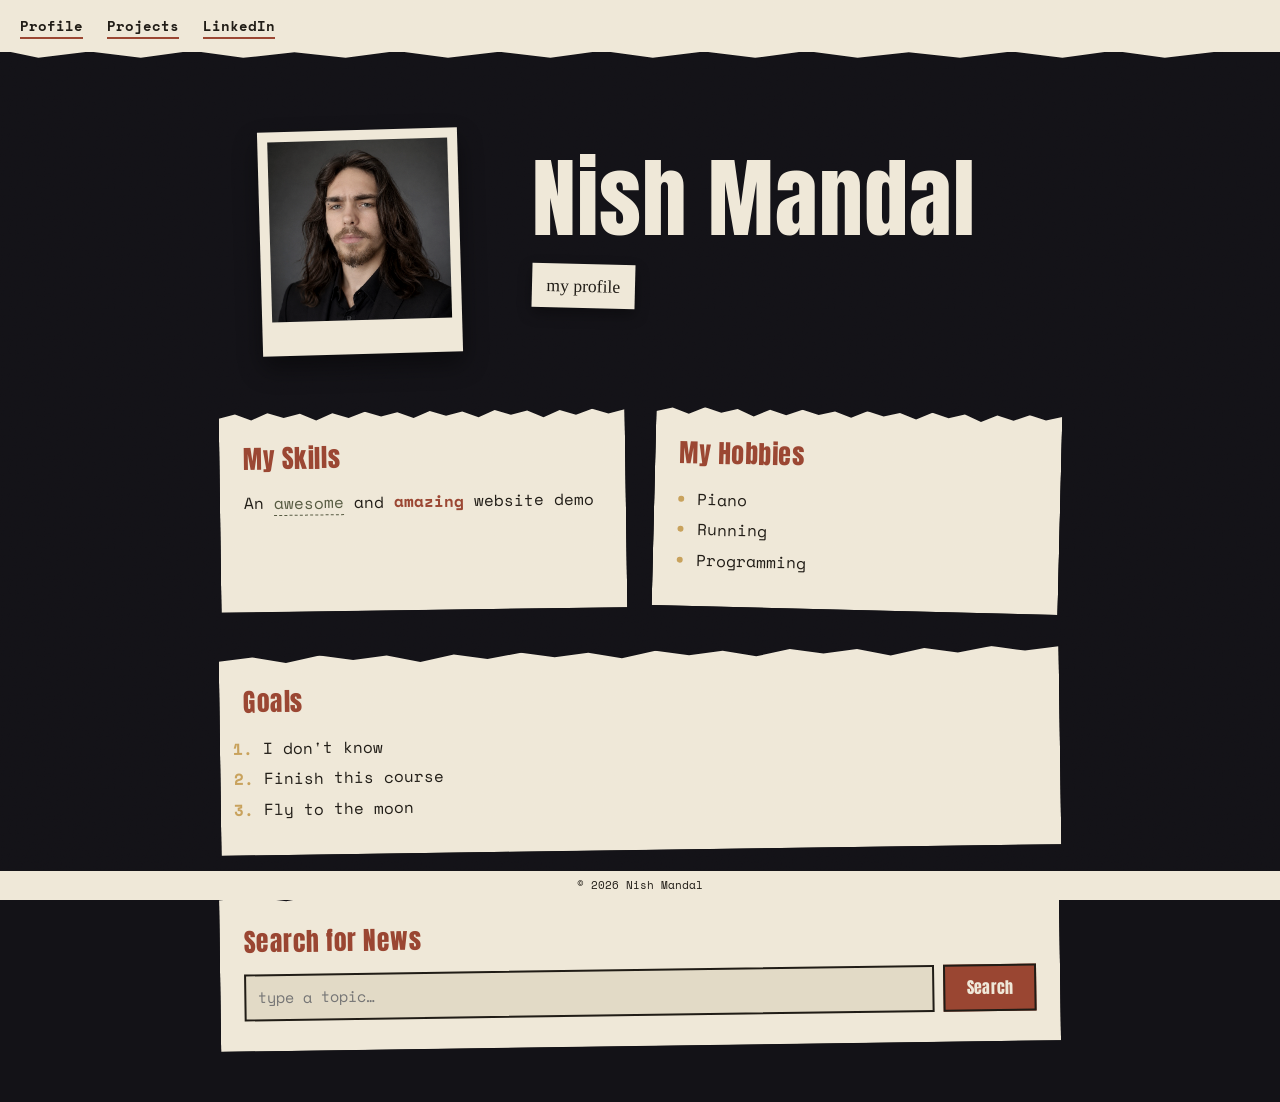
==== index.html @ b0fdae0a "Add initial HTML structure and styles for personal profile and projects pages" ====
<!DOCTYPE html>
<html lang="en">

<head>
    <meta charset="UTF-8">
    <meta name="viewport" content="width=device-width, initial-scale=1.0">
    <meta name="author" content="Nish Mandal">
    <meta name="description" content="This is an amazing web page">
    <title>My Profile</title>
    <link href="profileStyle.css" rel="stylesheet">
</head>

<body>
    <header class="strip-nav">
        <nav>
            <ul>
                <li><a href="index.html">Profile</a></li>
                <li><a href="projects.html">Projects</a></li>
                <li><a href="https://www.linkedin.com/" target="_blank" rel="noopener">LinkedIn</a></li>
            </ul>
        </nav>
    </header>

    <main>
        <section class="hero">
            <figure class="polaroid">
                <img src="images/profile-pic.jpeg" alt="Profile Picture" width="200" height="200">
            </figure>
            <div class="hero-text">
                <h1 class="poster">Nish Mandal</h1>
                <p class="sticky-note">my profile</p>
            </div>
        </section>

        <section class="patch-grid">
            <div class="patch">
                <h2>My Skills</h2>
                <p>An <em>awesome</em> and <strong>amazing</strong> website demo</p>
            </div>
            <div class="patch patch--tilt-r">
                <h2>My Hobbies</h2>
                <ul class="setlist">
                    <li>Piano</li>
                    <li>Running</li>
                    <li>Programming</li>
                </ul>
            </div>
        </section>

        <section class="patch patch--wide">
            <h2>Goals</h2>
            <ol class="setlist">
                <li>I don't know</li>
                <li>Finish this course</li>
                <li>Fly to the moon</li>
            </ol>
        </section>

        <section class="patch patch--wide news-search">
            <h2>Search for News</h2>
            <form action="https://news.google.com/search" method="get" target="_blank" rel="noopener">
                <label for="q" class="visually-hidden">Search news</label>
                <input type="text" id="q" name="q" placeholder="type a topic…" required>
                <button type="submit">Search</button>
            </form>
        </section>
    </main>

    <footer class="strip-nav">
        <p>&copy; 2026 Nish Mandal</p>
    </footer>
</body>

</html>
---- profileStyle.css ----
/* ==========================================================================
   Nish Mandal — profile site
   Grunge scrapbook / zine-collage design system
   Reference: moodboard of DIY patches, torn paper notes, handwritten captions
   ========================================================================== */

/* -- Fonts ----------------------------------------------------------------
   Anton     : poster display headlines (the "torn zine" voice)
   Space Mono: body copy + UI (typewriter, DIY-zine feel)
   Permanent Marker: handwritten captions, used sparingly
--------------------------------------------------------------------------- */
@import url('https://fonts.googleapis.com/css2?family=Anton&family=Space+Mono:wght@400;700&family=Permanent+Marker&display=swap');

/* -- Tokens ----------------------------------------------------------------
   Palette pulled straight from the moodboard: washed-out photo blacks,
   torn cream paper, a faded heart-patch rust, olive utility fabric,
   and the gold of the starburst badge.
--------------------------------------------------------------------------- */
:root {
    --ink: #131217;
    --ink-soft: #1d1b22;
    --line: #34313b;

    --paper: #efe8d8;
    --paper-dim: #e2dac6;
    --paper-ink: #201c16;

    --rust: #9a4632;
    --olive: #565a41;
    --gold: #c8a15b;

    --font-display: 'Anton', 'Arial Narrow', sans-serif;
    --font-body: 'Space Mono', ui-monospace, 'Courier New', monospace;
    --font-hand: 'Permanent Marker', cursive;

    --radius-patch: 2px;
    --tilt-1: -1.6deg;
    --tilt-2: 1.4deg;
    --tilt-3: -0.8deg;

    --max-width: 880px;
}

/* -- Reset ------------------------------------------------------------- */
* {
    box-sizing: border-box;
}

html {
    scroll-behavior: smooth;
}

@media (prefers-reduced-motion: reduce) {
    html {
        scroll-behavior: auto;
    }

    * {
        animation-duration: 0.001ms !important;
        transition-duration: 0.001ms !important;
    }
}

body {
    margin: 0;
    background: var(--ink);
    color: var(--paper);
    font-family: var(--font-body);
    font-size: 16px;
    line-height: 1.6;
    position: relative;
    min-height: 100vh;
}

img {
    max-width: 100%;
    display: block;
}

a {
    color: var(--gold);
}

/* Film-grain overlay: a self-contained SVG noise field, no image request. */
body::before {
    content: "";
    position: fixed;
    inset: 0;
    z-index: 1000;
    pointer-events: none;
    opacity: 0.05;
    mix-blend-mode: overlay;
    background-image: url("data:image/svg+xml,%3Csvg xmlns='http://www.w3.org/2000/svg' width='120' height='120'%3E%3Cfilter id='n'%3E%3CfeTurbulence type='fractalNoise' baseFrequency='0.85' numOctaves='2' stitchTiles='stitch'/%3E%3C/filter%3E%3Crect width='100%25' height='100%25' filter='url(%23n)'/%3E%3C/svg%3E");
}

.visually-hidden {
    position: absolute;
    width: 1px;
    height: 1px;
    overflow: hidden;
    clip: rect(0 0 0 0);
    white-space: nowrap;
}

:focus-visible {
    outline: 2px solid var(--gold);
    outline-offset: 3px;
}

/* -- Layout shell -------------------------------------------------------- */
main {
    max-width: var(--max-width);
    margin: 0 auto;
    padding: 2rem 1.25rem 3.5rem;
    display: flex;
    flex-direction: column;
    gap: 2.5rem;
}

/* -- Nav / footer strip: a torn paper band pinned across the page -------- */
.strip-nav {
    background: var(--paper);
    color: var(--paper-ink);
    position: relative;
    padding: 0.9rem 1.25rem;
    margin-bottom: 6px;
}

.strip-nav::after {
    content: "";
    position: absolute;
    left: 0;
    right: 0;
    bottom: -6px;
    height: 8px;
    background: var(--paper);
    clip-path: polygon(0% 0%, 3% 100%, 7% 20%, 11% 100%, 15% 10%, 19% 100%, 23% 30%, 27% 100%,
            31% 15%, 35% 100%, 39% 25%, 43% 100%, 47% 10%, 51% 100%, 55% 20%, 59% 100%,
            63% 15%, 67% 100%, 71% 30%, 75% 100%, 79% 20%, 83% 100%, 87% 10%, 91% 100%,
            95% 25%, 100% 0%);
}

.strip-nav nav ul {
    list-style: none;
    margin: 0;
    padding: 0;
    display: flex;
    flex-wrap: wrap;
    gap: 0.5rem 1.5rem;
    font-weight: 700;
    font-size: 0.9rem;
}

.strip-nav a {
    color: var(--paper-ink);
    text-decoration: none;
    border-bottom: 2px solid var(--rust);
    padding-bottom: 1px;
}

.strip-nav a:hover,
.strip-nav a:focus-visible {
    color: var(--rust);
}

footer.strip-nav {
    position: fixed;
    left: 0;
    right: 0;
    bottom: 0;
    z-index: 1001;
    margin: 0;
    padding: 0.35rem 1.25rem;
    width: auto;
    text-align: center;
    font-size: 0.7rem;
}

footer.strip-nav p {
    margin: 0;
}

footer.strip-nav::after {
    display: none;
}

/* -- Hero ------------------------------------------------------------- */
.hero {
    display: flex;
    align-items: center;
    gap: 2rem;
    flex-wrap: wrap;
    padding-top: 1.5rem;
}

.polaroid {
    background: var(--paper);
    padding: 10px 10px 34px;
    transform: rotate(var(--tilt-1)) scale(1);
    box-shadow: 0 12px 24px rgba(0, 0, 0, 0.45);
    width: 200px;
    transition: transform 0.2s ease;
}

.polaroid:hover,
.polaroid:focus-within {
    transform: rotate(var(--tilt-1)) scale(1.06);
}

.polaroid img {
    width: 100%;
    height: auto;
    filter: grayscale(35%) contrast(1.05);
}

.hero-text {
    flex: 1;
    min-width: 240px;
}

h1.poster {
    font-family: var(--font-display);
    font-weight: 400;
    font-size: clamp(2.75rem, 9vw, 5.5rem);
    line-height: 0.9;
    letter-spacing: 0.01em;
    margin: 0 0 0.6rem;
    color: var(--paper);
}

.sticky-note {
    display: inline-block;
    font-family: var(--font-hand);
    font-size: 1.1rem;
    color: var(--paper-ink);
    background: var(--paper);
    padding: 0.5rem 0.9rem;
    transform: rotate(var(--tilt-2));
    box-shadow: 0 6px 14px rgba(0, 0, 0, 0.35);
}

/* -- Patch component: the torn-paper card used across the page ---------- */
.patch-grid {
    display: grid;
    grid-template-columns: 1fr 1fr;
    gap: 1.75rem;
}

.patch {
    background: var(--paper);
    color: var(--paper-ink);
    padding: 1.6rem 1.5rem 1.9rem;
    box-shadow: 0 10px 22px rgba(0, 0, 0, 0.4);
    clip-path: polygon(0% 3%, 4% 1%, 8% 4%, 12% 0.5%, 16% 3%, 20% 1%, 24% 4.5%, 28% 1%,
            32% 3.5%, 36% 0.5%, 40% 3%, 44% 1%, 48% 4%, 52% 0.5%, 56% 3%, 60% 1%,
            64% 4%, 68% 0.5%, 72% 3%, 76% 1%, 80% 4.5%, 84% 1%, 88% 3.5%, 92% 0.5%,
            96% 3%, 100% 1%, 100% 100%, 0% 100%);
    transform: rotate(var(--tilt-3)) scale(1);
    transition: transform 0.2s ease, box-shadow 0.2s ease;
}

.patch:hover,
.patch:focus-within {
    transform: rotate(var(--tilt-3)) scale(1.025);
    box-shadow: 0 16px 30px rgba(0, 0, 0, 0.5);
}

.patch--tilt-r {
    transform: rotate(var(--tilt-2)) scale(1);
}

.patch--tilt-r:hover,
.patch--tilt-r:focus-within {
    transform: rotate(var(--tilt-2)) scale(1.025);
}

.patch--wide {
    grid-column: 1 / -1;
}

.patch h2 {
    font-family: var(--font-display);
    font-weight: 400;
    font-size: 1.6rem;
    letter-spacing: 0.02em;
    margin: 0 0 0.75rem;
    color: var(--rust);
}

.patch p {
    margin: 0;
}

.patch em {
    color: var(--olive);
    font-style: normal;
    border-bottom: 1px dashed var(--olive);
}

.patch strong {
    color: var(--rust);
}

/* Setlists: hobbies / goals, styled like a handwritten gig list */
.setlist {
    margin: 0;
    padding-left: 1.2rem;
}

.setlist li {
    padding: 0.15rem 0;
}

.setlist li::marker {
    color: var(--gold);
    font-weight: 700;
}

/* -- News search patch --------------------------------------------------- */
.news-search form {
    display: flex;
    gap: 0.6rem;
    margin-top: 0.75rem;
    flex-wrap: wrap;
}

.news-search input[type="text"] {
    flex: 1;
    min-width: 180px;
    font-family: var(--font-body);
    font-size: 0.95rem;
    padding: 0.6rem 0.75rem;
    border: 2px solid var(--paper-ink);
    background: var(--paper-dim);
    color: var(--paper-ink);
}

.news-search button {
    font-family: var(--font-display);
    letter-spacing: 0.02em;
    font-size: 1rem;
    padding: 0.6rem 1.3rem;
    background: var(--rust);
    color: var(--paper);
    border: 2px solid var(--paper-ink);
    cursor: pointer;
    transition: background 0.15s ease;
}

.news-search button:hover,
.news-search button:focus-visible {
    background: var(--olive);
}

/* -- Projects page: ticket-stub table ------------------------------------ */
.page-head {
    padding-top: 1.5rem;
}

.ticket-table {
    width: 100%;
    border-collapse: collapse;
    font-size: 0.95rem;
}

.ticket-table caption {
    caption-side: top;
    font-family: var(--font-hand);
    text-align: left;
    margin-bottom: 0.75rem;
}

.ticket-table thead th {
    text-align: left;
    font-family: var(--font-display);
    font-weight: 400;
    letter-spacing: 0.03em;
    font-size: 1.05rem;
    color: var(--rust);
    padding: 0 0.75rem 0.6rem;
    border-bottom: 2px solid var(--paper-ink);
}

.ticket-table tbody td {
    padding: 0.9rem 0.75rem;
    border-bottom: 1px dashed var(--olive);
    vertical-align: top;
}

.ticket-table tbody tr:last-child td {
    border-bottom: none;
}

.ticket-table tbody tr:nth-child(odd) {
    background: rgba(86, 90, 65, 0.08);
}

/* -- Responsive ------------------------------------------------------- */
@media (max-width: 620px) {
    .patch-grid {
        grid-template-columns: 1fr;
    }

    .hero {
        flex-direction: column;
        align-items: flex-start;
    }

    .strip-nav nav ul {
        gap: 0.4rem 1rem;
        font-size: 0.85rem;
    }

    .ticket-table,
    .ticket-table thead,
    .ticket-table tbody,
    .ticket-table th,
    .ticket-table td,
    .ticket-table tr {
        display: block;
    }

    .ticket-table thead {
        display: none;
    }

    .ticket-table tbody tr {
        margin-bottom: 1rem;
        padding-bottom: 0.5rem;
    }

    .ticket-table tbody td {
        border-bottom: none;
        padding: 0.3rem 0.75rem;
    }

    .ticket-table tbody td::before {
        content: attr(data-label);
        display: block;
        font-family: var(--font-display);
        font-size: 0.75rem;
        color: var(--rust);
        margin-bottom: 0.1rem;
    }
}
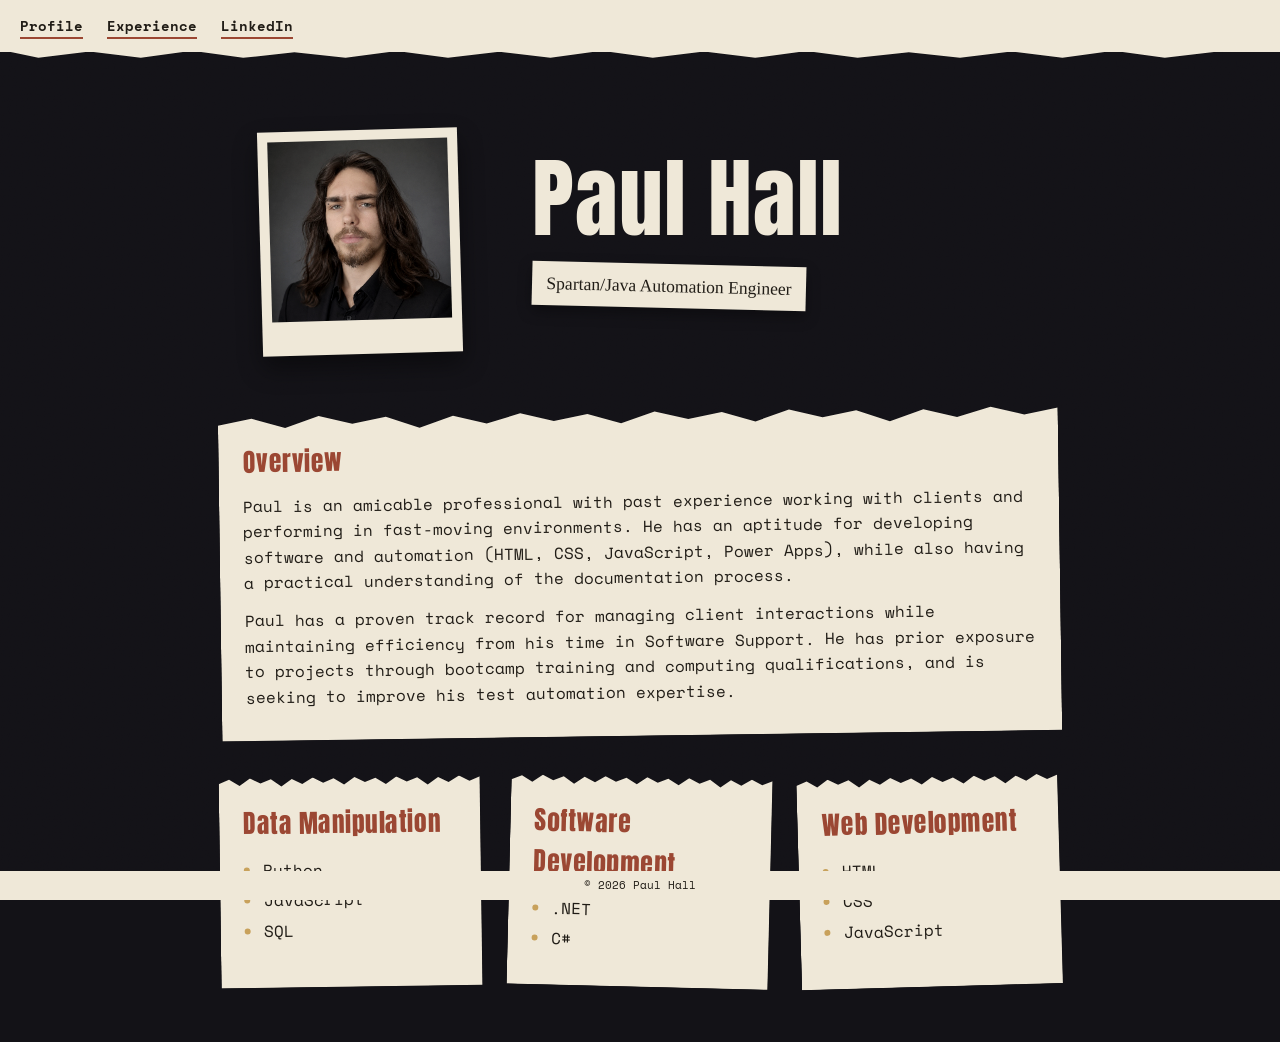
==== commit 981e5489: "Updated pages to have stylesheets and consisten visuals between pages." ====
--- a/index.html
+++ b/index.html
@@ -4,9 +4,9 @@
 <head>
     <meta charset="UTF-8">
     <meta name="viewport" content="width=device-width, initial-scale=1.0">
-    <meta name="author" content="Nish Mandal">
-    <meta name="description" content="This is an amazing web page">
-    <title>My Profile</title>
+    <meta name="author" content="Paul Hall">
+    <meta name="description" content="Profile of Paul Hall, Software/Java Automation Engineer">
+    <title>Paul Hall — Profile</title>
     <link href="profileStyle.css" rel="stylesheet">
 </head>
 
@@ -15,7 +15,7 @@
         <nav>
             <ul>
                 <li><a href="index.html">Profile</a></li>
-                <li><a href="projects.html">Projects</a></li>
+                <li><a href="projects.html">Experience</a></li>
                 <li><a href="https://www.linkedin.com/" target="_blank" rel="noopener">LinkedIn</a></li>
             </ul>
         </nav>
@@ -24,51 +24,58 @@
     <main>
         <section class="hero">
             <figure class="polaroid">
-                <img src="images/profile-pic.jpeg" alt="Profile Picture" width="200" height="200">
+                <img src="images/profile-pic.jpeg" alt="Paul Hall" width="200" height="200">
             </figure>
             <div class="hero-text">
-                <h1 class="poster">Nish Mandal</h1>
-                <p class="sticky-note">my profile</p>
+                <h1 class="poster">Paul Hall</h1>
+                <p class="sticky-note">Spartan/Java Automation Engineer</p>
             </div>
+        </section>
+
+        <section class="patch patch--wide">
+            <h2>Overview</h2>
+            <p>
+                Paul is an amicable professional with past experience working with clients and performing in
+                fast-moving environments. He has an aptitude for developing software and automation (HTML, CSS,
+                JavaScript, Power Apps), while also having a practical understanding of the documentation process.
+            </p>
+            <p>
+                Paul has a proven track record for managing client interactions while maintaining efficiency from
+                his time in Software Support. He has prior exposure to projects through bootcamp training and
+                computing qualifications, and is seeking to improve his test automation expertise.
+            </p>
         </section>
 
         <section class="patch-grid">
             <div class="patch">
-                <h2>My Skills</h2>
-                <p>An <em>awesome</em> and <strong>amazing</strong> website demo</p>
-            </div>
-            <div class="patch patch--tilt-r">
-                <h2>My Hobbies</h2>
+                <h2>Data Manipulation</h2>
                 <ul class="setlist">
-                    <li>Piano</li>
-                    <li>Running</li>
-                    <li>Programming</li>
+                    <li>Python</li>
+                    <li>JavaScript</li>
+                    <li>SQL</li>
                 </ul>
             </div>
-        </section>
-
-        <section class="patch patch--wide">
-            <h2>Goals</h2>
-            <ol class="setlist">
-                <li>I don't know</li>
-                <li>Finish this course</li>
-                <li>Fly to the moon</li>
-            </ol>
-        </section>
-
-        <section class="patch patch--wide news-search">
-            <h2>Search for News</h2>
-            <form action="https://news.google.com/search" method="get" target="_blank" rel="noopener">
-                <label for="q" class="visually-hidden">Search news</label>
-                <input type="text" id="q" name="q" placeholder="type a topic…" required>
-                <button type="submit">Search</button>
-            </form>
+            <div class="patch">
+                <h2>Software Development</h2>
+                <ul class="setlist">
+                    <li>.NET</li>
+                    <li>C#</li>
+                </ul>
+            </div>
+            <div class="patch">
+                <h2>Web Development</h2>
+                <ul class="setlist">
+                    <li>HTML</li>
+                    <li>CSS</li>
+                    <li>JavaScript</li>
+                </ul>
+            </div>
         </section>
     </main>
 
     <footer class="strip-nav">
-        <p>&copy; 2026 Nish Mandal</p>
+        <p>&copy; 2026 Paul Hall</p>
     </footer>
 </body>
 
-</html>
+</html>
--- a/profileStyle.css
+++ b/profileStyle.css
@@ -1,5 +1,5 @@
 /* ==========================================================================
-   Nish Mandal — profile site
+   Paul Hall — profile site
    Grunge scrapbook / zine-collage design system
    Reference: moodboard of DIY patches, torn paper notes, handwritten captions
    ========================================================================== */
@@ -117,6 +117,19 @@
     gap: 2.5rem;
 }
 
+.page-head {
+    padding-top: 1.5rem;
+}
+
+.section-title {
+    font-family: var(--font-display);
+    font-weight: 400;
+    font-size: clamp(1.6rem, 4vw, 2.2rem);
+    letter-spacing: 0.02em;
+    color: var(--paper);
+    margin: 0;
+}
+
 /* -- Nav / footer strip: a torn paper band pinned across the page -------- */
 .strip-nav {
     background: var(--paper);
@@ -239,11 +252,23 @@
     box-shadow: 0 6px 14px rgba(0, 0, 0, 0.35);
 }
 
-/* -- Patch component: the torn-paper card used across the page ---------- */
+/* -- Patch component: the torn-paper card used across the page ----------
+   Each patch reads its resting tilt from --tilt (falling back to --tilt-3),
+   so hover doesn't need a duplicate rule per variant, and any number of
+   patches dropped into a .patch-grid automatically alternate their tilt
+   via the nth-child rules below. */
 .patch-grid {
     display: grid;
-    grid-template-columns: 1fr 1fr;
+    grid-template-columns: repeat(auto-fit, minmax(240px, 1fr));
     gap: 1.75rem;
+}
+
+.patch-grid .patch:nth-child(3n+2) {
+    --tilt: var(--tilt-2);
+}
+
+.patch-grid .patch:nth-child(3n) {
+    --tilt: var(--tilt-1);
 }
 
 .patch {
@@ -255,23 +280,14 @@
             32% 3.5%, 36% 0.5%, 40% 3%, 44% 1%, 48% 4%, 52% 0.5%, 56% 3%, 60% 1%,
             64% 4%, 68% 0.5%, 72% 3%, 76% 1%, 80% 4.5%, 84% 1%, 88% 3.5%, 92% 0.5%,
             96% 3%, 100% 1%, 100% 100%, 0% 100%);
-    transform: rotate(var(--tilt-3)) scale(1);
+    transform: rotate(var(--tilt, var(--tilt-3))) scale(1);
     transition: transform 0.2s ease, box-shadow 0.2s ease;
 }
 
 .patch:hover,
 .patch:focus-within {
-    transform: rotate(var(--tilt-3)) scale(1.025);
+    transform: rotate(var(--tilt, var(--tilt-3))) scale(1.025);
     box-shadow: 0 16px 30px rgba(0, 0, 0, 0.5);
-}
-
-.patch--tilt-r {
-    transform: rotate(var(--tilt-2)) scale(1);
-}
-
-.patch--tilt-r:hover,
-.patch--tilt-r:focus-within {
-    transform: rotate(var(--tilt-2)) scale(1.025);
 }
 
 .patch--wide {
@@ -287,8 +303,21 @@
     color: var(--rust);
 }
 
+.patch h3 {
+    font-family: var(--font-display);
+    font-weight: 400;
+    font-size: 1.2rem;
+    letter-spacing: 0.02em;
+    margin: 0 0 0.15rem;
+    color: var(--paper-ink);
+}
+
 .patch p {
-    margin: 0;
+    margin: 0 0 0.75rem;
+}
+
+.patch p:last-child {
+    margin-bottom: 0;
 }
 
 .patch em {
@@ -301,7 +330,15 @@
     color: var(--rust);
 }
 
-/* Setlists: hobbies / goals, styled like a handwritten gig list */
+/* Meta line under a role/qualification title: company or institution + dates */
+.patch .meta {
+    font-family: var(--font-hand);
+    color: var(--rust);
+    margin: 0 0 0.9rem;
+}
+
+/* Bulleted content: hobbies, achievements, skill lists — styled like a
+   handwritten gig setlist */
 .setlist {
     margin: 0;
     padding-left: 1.2rem;
@@ -316,91 +353,8 @@
     font-weight: 700;
 }
 
-/* -- News search patch --------------------------------------------------- */
-.news-search form {
-    display: flex;
-    gap: 0.6rem;
-    margin-top: 0.75rem;
-    flex-wrap: wrap;
-}
-
-.news-search input[type="text"] {
-    flex: 1;
-    min-width: 180px;
-    font-family: var(--font-body);
-    font-size: 0.95rem;
-    padding: 0.6rem 0.75rem;
-    border: 2px solid var(--paper-ink);
-    background: var(--paper-dim);
-    color: var(--paper-ink);
-}
-
-.news-search button {
-    font-family: var(--font-display);
-    letter-spacing: 0.02em;
-    font-size: 1rem;
-    padding: 0.6rem 1.3rem;
-    background: var(--rust);
-    color: var(--paper);
-    border: 2px solid var(--paper-ink);
-    cursor: pointer;
-    transition: background 0.15s ease;
-}
-
-.news-search button:hover,
-.news-search button:focus-visible {
-    background: var(--olive);
-}
-
-/* -- Projects page: ticket-stub table ------------------------------------ */
-.page-head {
-    padding-top: 1.5rem;
-}
-
-.ticket-table {
-    width: 100%;
-    border-collapse: collapse;
-    font-size: 0.95rem;
-}
-
-.ticket-table caption {
-    caption-side: top;
-    font-family: var(--font-hand);
-    text-align: left;
-    margin-bottom: 0.75rem;
-}
-
-.ticket-table thead th {
-    text-align: left;
-    font-family: var(--font-display);
-    font-weight: 400;
-    letter-spacing: 0.03em;
-    font-size: 1.05rem;
-    color: var(--rust);
-    padding: 0 0.75rem 0.6rem;
-    border-bottom: 2px solid var(--paper-ink);
-}
-
-.ticket-table tbody td {
-    padding: 0.9rem 0.75rem;
-    border-bottom: 1px dashed var(--olive);
-    vertical-align: top;
-}
-
-.ticket-table tbody tr:last-child td {
-    border-bottom: none;
-}
-
-.ticket-table tbody tr:nth-child(odd) {
-    background: rgba(86, 90, 65, 0.08);
-}
-
 /* -- Responsive ------------------------------------------------------- */
 @media (max-width: 620px) {
-    .patch-grid {
-        grid-template-columns: 1fr;
-    }
-
     .hero {
         flex-direction: column;
         align-items: flex-start;
@@ -410,36 +364,4 @@
         gap: 0.4rem 1rem;
         font-size: 0.85rem;
     }
-
-    .ticket-table,
-    .ticket-table thead,
-    .ticket-table tbody,
-    .ticket-table th,
-    .ticket-table td,
-    .ticket-table tr {
-        display: block;
-    }
-
-    .ticket-table thead {
-        display: none;
-    }
-
-    .ticket-table tbody tr {
-        margin-bottom: 1rem;
-        padding-bottom: 0.5rem;
-    }
-
-    .ticket-table tbody td {
-        border-bottom: none;
-        padding: 0.3rem 0.75rem;
-    }
-
-    .ticket-table tbody td::before {
-        content: attr(data-label);
-        display: block;
-        font-family: var(--font-display);
-        font-size: 0.75rem;
-        color: var(--rust);
-        margin-bottom: 0.1rem;
-    }
 }
